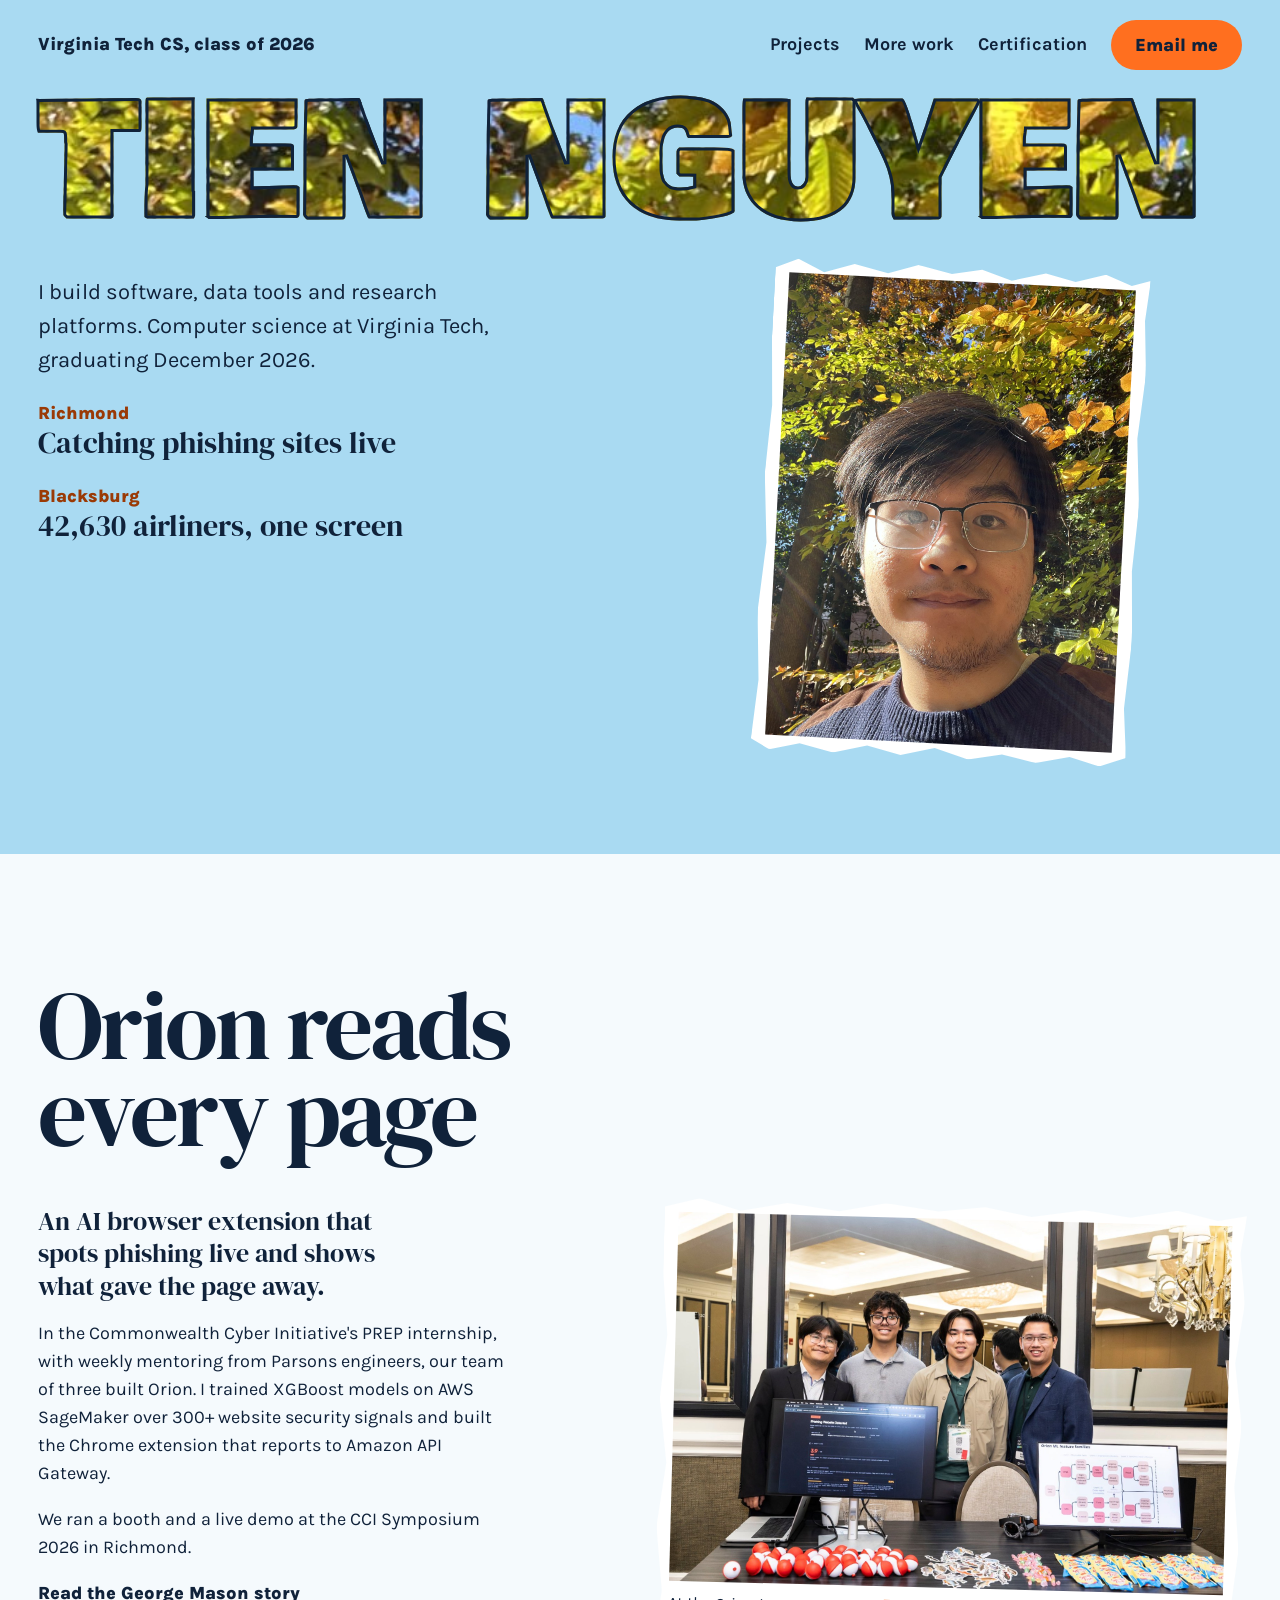
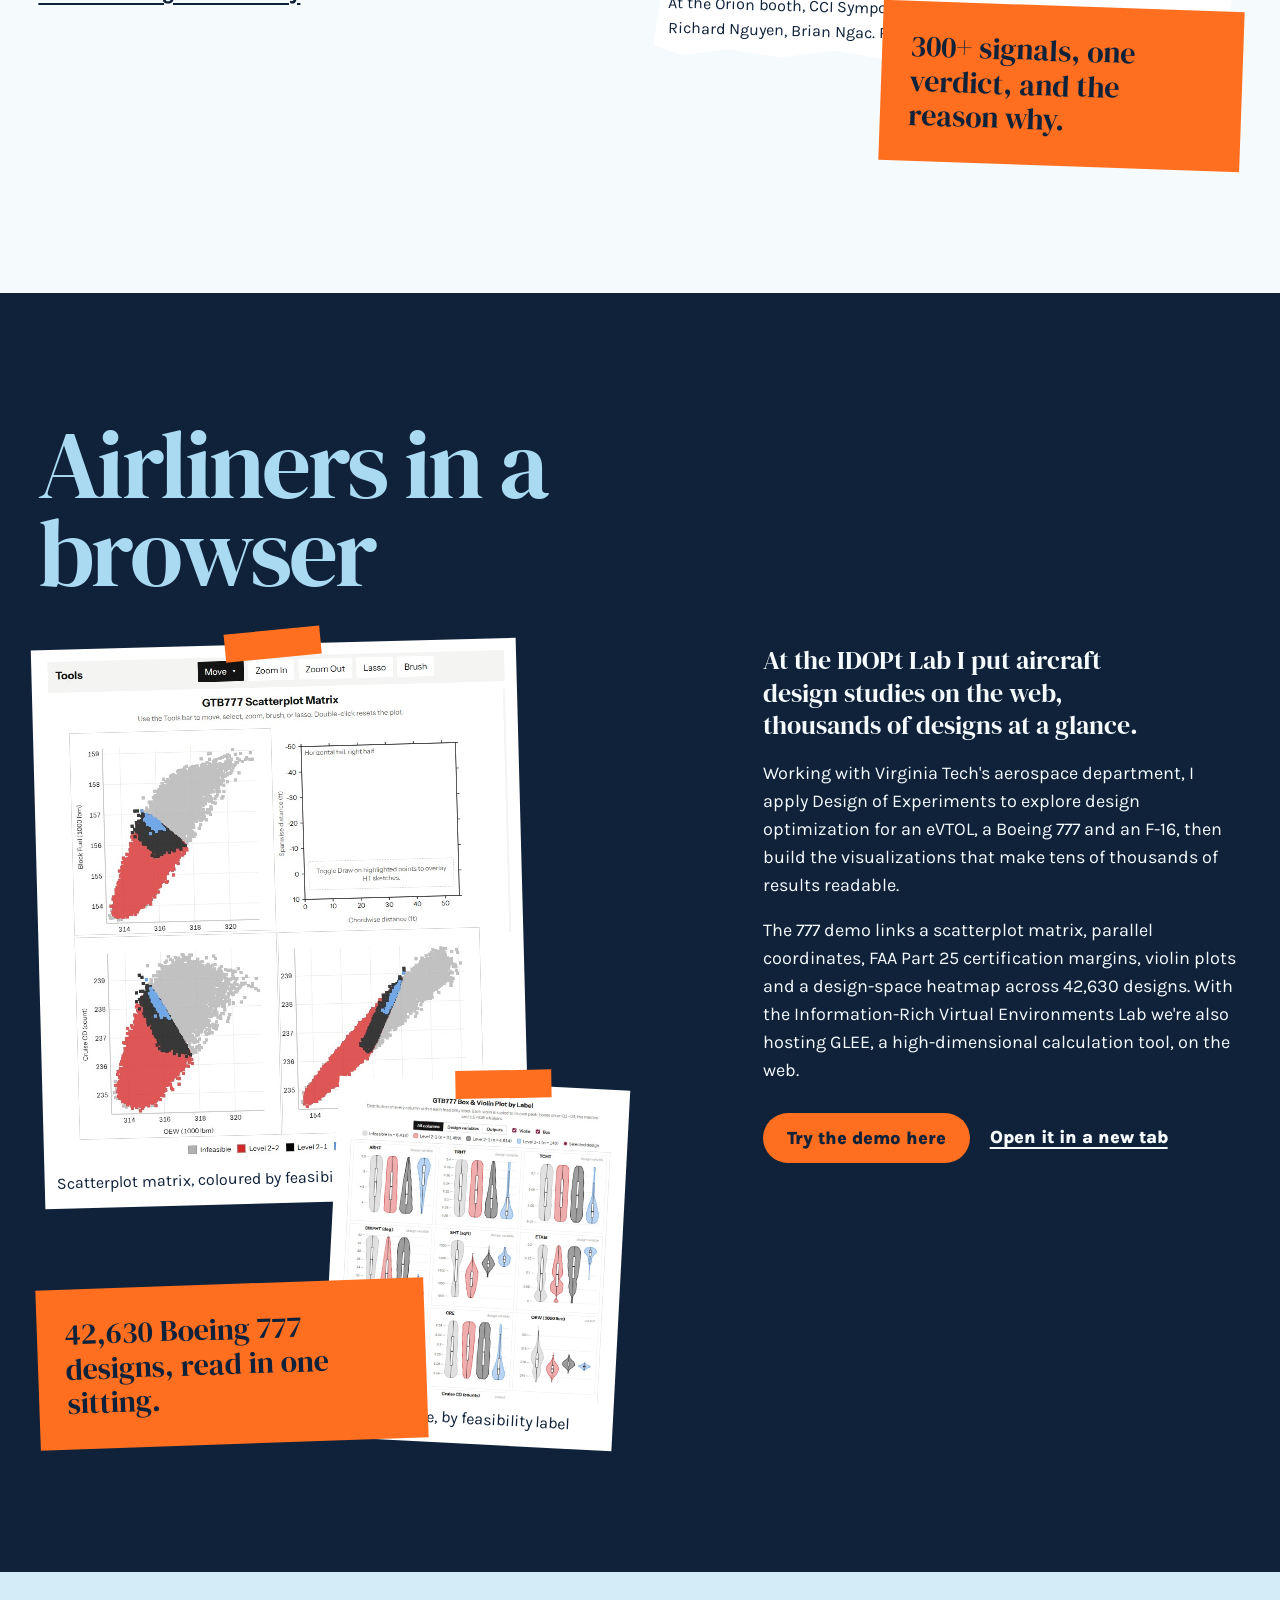
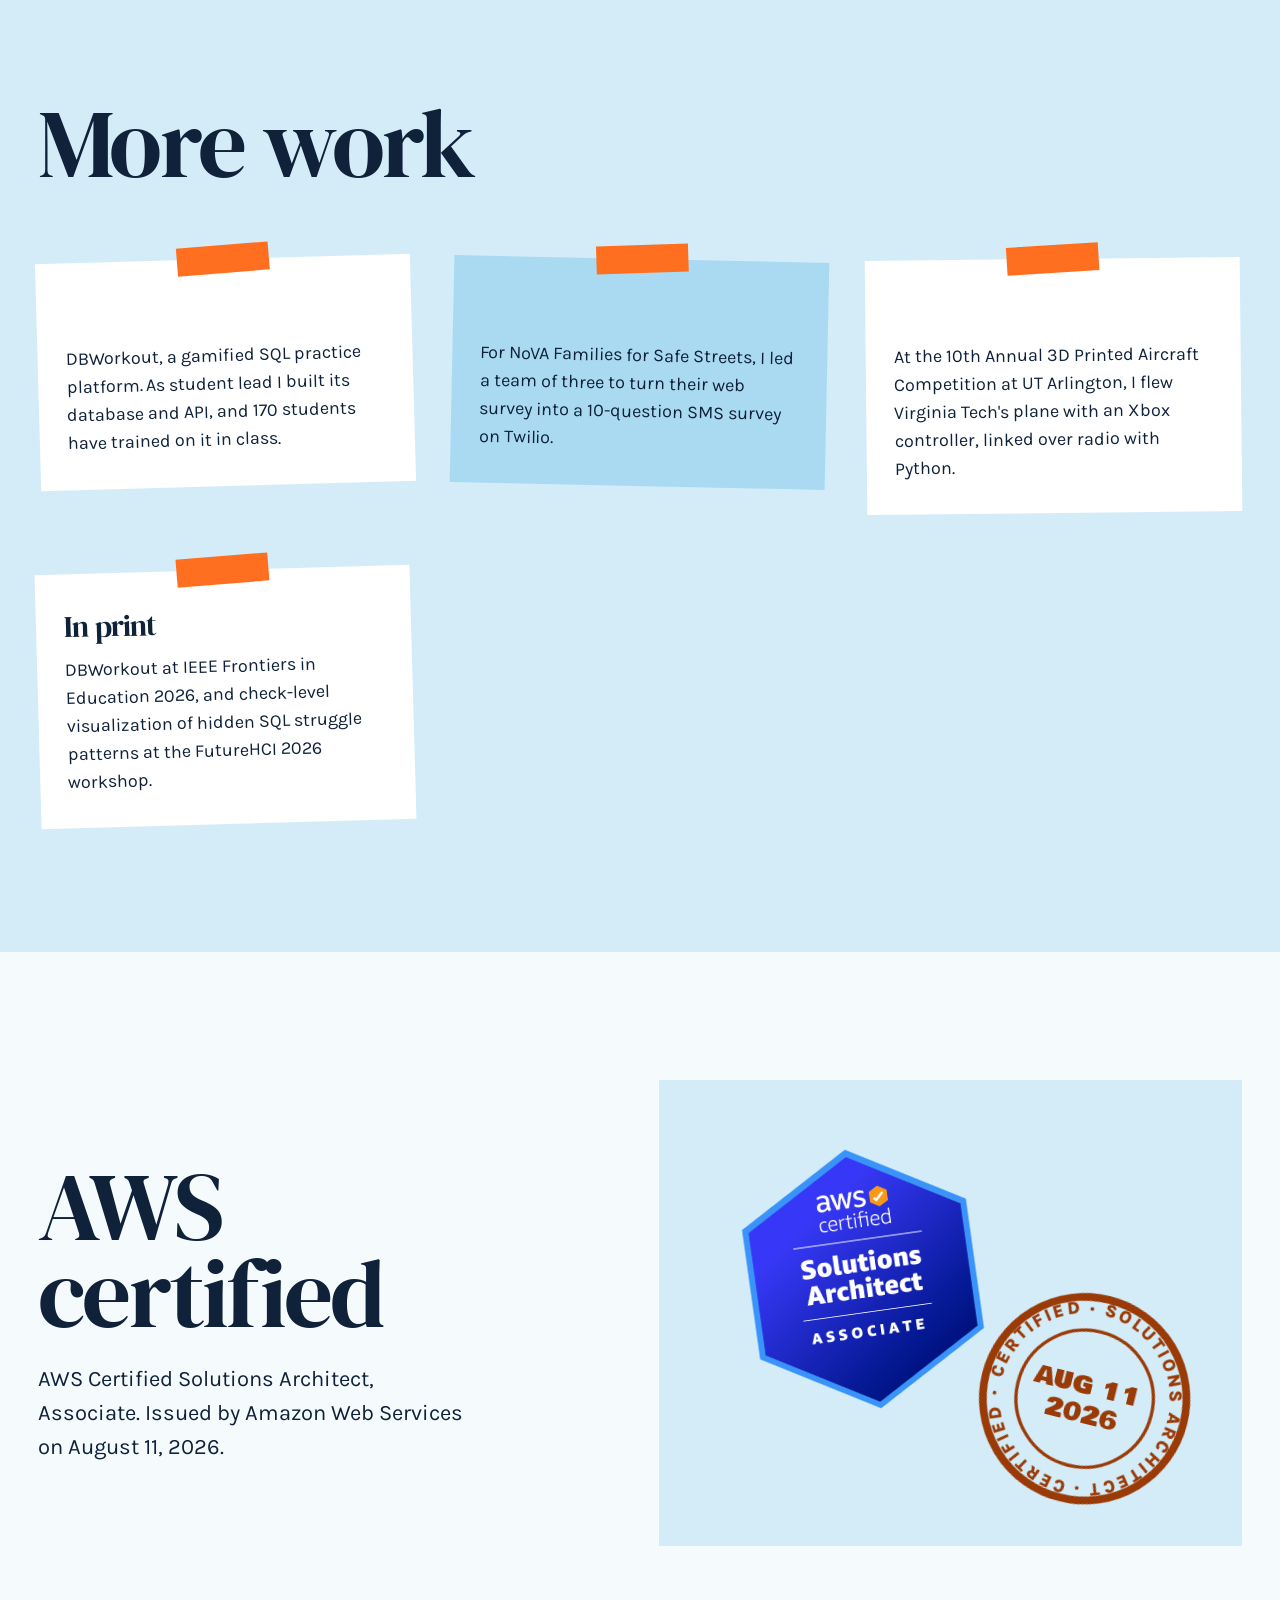
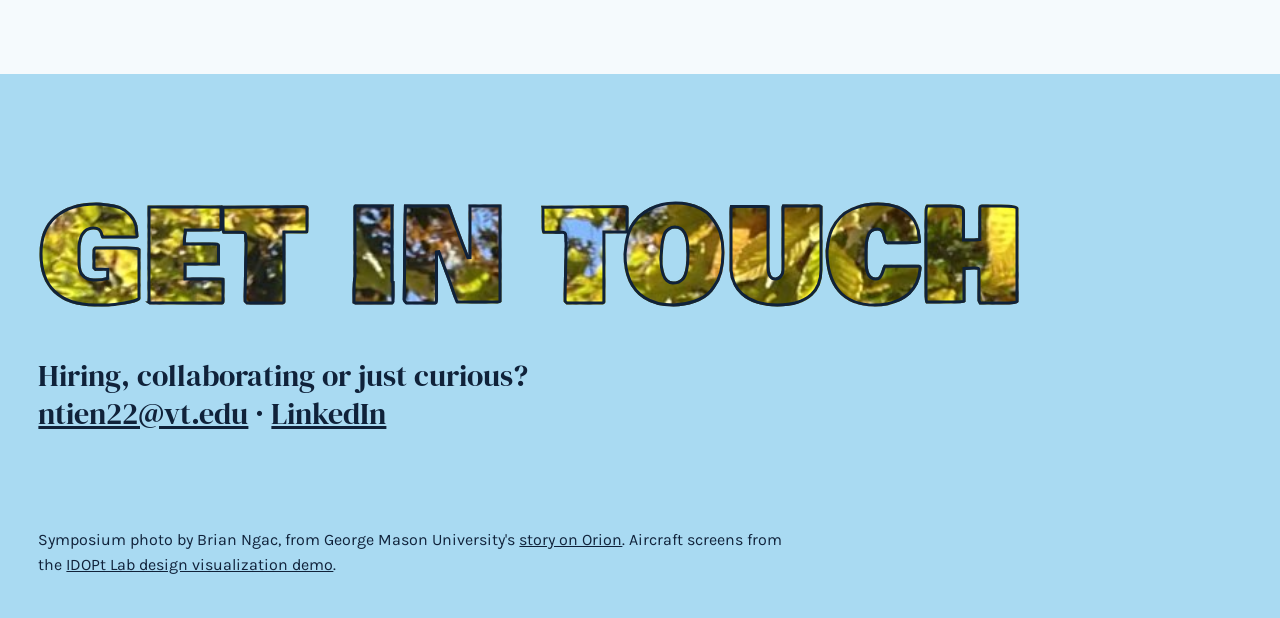
==== index.html @ a075ca9c "batman (no parents)" ====
<!doctype html>
<html lang="en">
<head>
<meta charset="utf-8">
<meta name="viewport" content="width=device-width, initial-scale=1">
<title>Tien Nguyen · Portfolio</title>
<meta name="description" content="Tien Nguyen, Virginia Tech computer science student: software, data and research projects.">
<link rel="preconnect" href="https://fonts.googleapis.com">
<link rel="preconnect" href="https://fonts.gstatic.com" crossorigin>
<link href="https://fonts.googleapis.com/css2?family=Bowlby+One&family=DM+Serif+Display&family=Karla:wght@400;700;800&display=swap" rel="stylesheet">
<link rel="stylesheet" href="style.css">
<script>document.documentElement.classList.add('js')</script>
</head>
<body>
<!--
  HOW TO SHOW A PROJECT
  Every project is a <section class="project ...">. Change one class:
    class="project feature"  → a full project section, linked from the top of the page
    class="project note"     → just its title and description, pinned on the
                               "More work" wall at the end
  data-place and data-line are what the cover shows for a feature.
  A feature should have a picture in its .art block.
-->
<header class="cover">
  <nav class="top">
    <span class="issue">Virginia Tech CS, class of 2026</span>
    <a href="#features">Projects</a>
    <a href="#notes">More work</a>
    <a href="#certification">Certification</a>
    <a class="btn" href="mailto:ntien22@vt.edu?subject=Hello%20from%20your%20portfolio">Email me</a>
  </nav>
  <h1 class="masthead" aria-label="Tien Nguyen"><span>Tien</span> <span>Nguyen</span></h1>
  <div class="lines" id="cover-lines">
    <p class="who" data-reveal>I build software, data tools and research platforms. Computer science at Virginia Tech, graduating December 2026.</p>
    <!-- cover lines for each feature are added here by main.js -->
  </div>
  <figure class="cover-photo torn" data-reveal><img src="assets/me.jpg" width="1200" height="1600" alt="Tien Nguyen outdoors under autumn leaves"></figure>
</header>

<main id="features">
  <section class="project feature" id="orion" data-place="Richmond" data-line="Catching phishing sites live">
    <h2 data-reveal>Orion reads every page</h2>
    <p class="deck" data-reveal>An AI browser extension that spots phishing live and shows what gave the page away.</p>
    <div class="body" data-reveal>
      <p>In the Commonwealth Cyber Initiative's PREP internship, with weekly mentoring from Parsons engineers, our team of three built Orion. I trained XGBoost models on AWS SageMaker over 300+ website security signals and built the Chrome extension that reports to Amazon API Gateway.</p>
      <p>We ran a booth and a live demo at the CCI Symposium 2026 in Richmond.</p>
      <p><a class="go" href="https://business.gmu.edu/news/2026-06/student-research-advances-phishing-detection-and-cybersecurity-innovation">Read the George Mason story</a></p>
    </div>
    <div class="art">
      <figure class="torn tilt-r" data-reveal><img src="assets/symposium-orion-booth.jpg" width="1600" height="1066" loading="lazy" alt="Tien Nguyen with Taylor Le, Richard Nguyen and Brian Ngac at the Orion booth, with the live phishing alert on screen"><figcaption>At the Orion booth, CCI Symposium 2026. From left: Tien Nguyen, Taylor Le, Richard Nguyen, Brian Ngac. Photo by Brian Ngac.</figcaption></figure>
      <p class="pull" data-reveal>300+ signals, one verdict, and the reason why.</p>
    </div>
  </section>

  <section class="project feature" id="idopt" data-place="Blacksburg" data-line="42,630 airliners, one screen">
    <h2 data-reveal>Airliners in a browser</h2>
    <p class="deck" data-reveal>At the IDOPt Lab I put aircraft design studies on the web, thousands of designs at a glance.</p>
    <div class="body" data-reveal>
      <p>Working with Virginia Tech's aerospace department, I apply Design of Experiments to explore design optimization for an eVTOL, a Boeing 777 and an F-16, then build the visualizations that make tens of thousands of results readable.</p>
      <p>The 777 demo links a scatterplot matrix, parallel coordinates, FAA Part 25 certification margins, violin plots and a design-space heatmap across 42,630 designs. With the Information-Rich Virtual Environments Lab we're also hosting GLEE, a high-dimensional calculation tool, on the web.</p>
      <p class="demo-actions"><button class="btn" type="button" id="try-demo">Try the demo here</button> <a class="go" href="https://advanced-design-visualization.vercel.app/demo1/" target="_blank" rel="noopener">Open it in a new tab</a></p>
    </div>
    <div class="art screens">
      <figure class="screen big" data-reveal id="demo-frame"><img src="assets/idopt/scatterplot-matrix.jpg" width="860" height="932" loading="lazy" alt="Scatterplot matrix of 777 designs: block fuel, operating empty weight and cruise drag, coloured by feasibility level"><figcaption>Scatterplot matrix, coloured by feasibility level</figcaption></figure>
      <figure class="screen small" data-reveal><img src="assets/idopt/violin-by-label.jpg" width="850" height="960" loading="lazy" alt="Box and violin plots of each design variable, split by feasibility label"><figcaption>Every variable, by feasibility label</figcaption></figure>
      <p class="pull" data-reveal>42,630 Boeing 777 designs, read in one sitting.</p>
    </div>
  </section>

  <section class="project note" id="dbworkout" data-place="Blacksburg" data-line="The SQL gym 170 students worked out in">
    <h2 data-reveal>The SQL gym</h2>
    <p class="deck" data-reveal>DBWorkout, a gamified SQL practice platform. As student lead I built its database and API, and 170 students have trained on it in class.</p>
    <div class="body" data-reveal>
      <p>I joined Virginia Tech's Human–AI Interaction and Computing Education Lab in Spring 2025 and became DBWorkout's student lead. I designed its PostgreSQL schema with SQLAlchemy, wrote authentication for 80 API endpoints with JWT and shipped Alembic migrations and Kubernetes deploys on VT's Rancher.</p>
      <p>Now I lead a 16-person team adding VT login, Canvas LTI 1.3 and accessibility. Our work was presented at FIE 2026 and the FutureHCI 2026 workshop.</p>
      <p><a class="go" href="https://dbworkout.cs.vt.edu">Visit dbworkout.cs.vt.edu</a></p>
    </div>
    <div class="art">
      <!-- add a photo or screenshot here, then switch the class to "feature" -->
      <p class="pull" data-reveal>170 students tried it in class. 90% said it helped them learn.</p>
    </div>
  </section>

  <section class="project note" id="safe-streets" data-place="Alexandria" data-line="A street-safety survey you answer by text">
    <h2 data-reveal>Safe streets, by text</h2>
    <p class="deck" data-reveal>For NoVA Families for Safe Streets, I led a team of three to turn their web survey into a 10-question SMS survey on Twilio.</p>
    <div class="body" data-reveal>
      <p>GPT-4o-mini handles timestamps and geocodes the addresses people text in, so every answer lands on a map for the group's analysis.</p>
    </div>
    <div class="art"><!-- add a photo here --></div>
  </section>

  <section class="project note" id="valkyrie" data-place="Arlington, Texas" data-line="Flying a 3D-printed plane with an Xbox controller">
    <h2 data-reveal>Team Valkyrie takes off</h2>
    <p class="deck" data-reveal>At the 10th Annual 3D Printed Aircraft Competition at UT Arlington, I flew Virginia Tech's plane with an Xbox controller, linked over radio with Python.</p>
    <div class="body" data-reveal>
      <p>I was the team's control-systems engineer and also scripted the design analysis in Altair.</p>
    </div>
    <div class="art"><!-- add a photo here --></div>
  </section>

  <section class="project note" id="papers" data-place="In print" data-line="Two papers on how students learn SQL">
    <h2 data-reveal>In print</h2>
    <p class="deck" data-reveal>DBWorkout at IEEE Frontiers in Education 2026, and check-level visualization of hidden SQL struggle patterns at the FutureHCI 2026 workshop.</p>
    <div class="body" data-reveal>
      <p><i>WIP: DBWorkout: A Gamified SQL Practice Platform to Support Formative Learning in Database Courses</i>, FIE 2026.</p>
      <p><i>When More Attempts Makes Things Worse: Check-Level Visualization for Uncovering Hidden Struggle Patterns in SQL Learning</i>, FutureHCI 2026.</p>
    </div>
    <div class="art"></div>
  </section>

  <section class="wall" id="notes">
    <h2 data-reveal>More work</h2>
    <div class="notes" id="wall"><!-- notes are pinned here by main.js --></div>
  </section>

  <section class="passport" id="certification">
    <div class="passport-text">
      <h2 data-reveal>AWS certified</h2>
      <p data-reveal>AWS Certified Solutions Architect, Associate. Issued by Amazon Web Services on August 11, 2026.</p>
    </div>
    <div class="page" role="img" aria-label="AWS Certified Solutions Architect Associate badge with a certified stamp">
      <img class="badge stamp" src="assets/aws-certified-solutions-architect-badge.png" width="600" height="600" alt="">
      <svg class="ring stamp" viewBox="0 0 200 200" aria-hidden="true">
        <circle cx="100" cy="100" r="92" fill="none" stroke="currentColor" stroke-width="7"/>
        <circle cx="100" cy="100" r="62" fill="none" stroke="currentColor" stroke-width="3"/>
        <path id="arc" d="M100,100 m-77,0 a77,77 0 1,1 154,0 a77,77 0 1,1 -154,0" fill="none"/>
        <text font-family="Karla" font-weight="800" font-size="16" fill="currentColor" letter-spacing="2"><textPath href="#arc">CERTIFIED · SOLUTIONS ARCHITECT · CERTIFIED · AWS ·</textPath></text>
        <text x="100" y="96" text-anchor="middle" font-family="Bowlby One" font-size="22" fill="currentColor">AUG 11</text>
        <text x="100" y="122" text-anchor="middle" font-family="Bowlby One" font-size="22" fill="currentColor">2026</text>
      </svg>
    </div>
  </section>
</main>

<footer id="contact">
  <h2 class="masthead small">Get in touch</h2>
  <p class="contact-line">Hiring, collaborating or just curious? <a href="mailto:ntien22@vt.edu?subject=Hello%20from%20your%20portfolio">ntien22@vt.edu</a> · <a href="https://www.linkedin.com/in/tienthnguyen/">LinkedIn</a></p>
  <p class="credits">Symposium photo by Brian Ngac, from George Mason University's <a href="https://business.gmu.edu/news/2026-06/student-research-advances-phishing-detection-and-cybersecurity-innovation">story on Orion</a>. Aircraft screens from the <a href="https://advanced-design-visualization.vercel.app/demo1/">IDOPt Lab design visualization demo</a>.</p>
</footer>
<script src="main.js" defer></script>
</body>
</html>
---- style.css ----
:root {
  --paper: #F5FAFD;
  --sky: #A9DAF2;
  --sky-2: #D3ECF8;
  --ink: #10223A;
  --orange: #FF6F1F;
  --orange-ink: #9A3A06;
  --m: clamp(16px, 3vw, 40px);
  --gap: clamp(96px, 10vw, 150px);
  --ease: cubic-bezier(.2, .7, .2, 1);
}
* { box-sizing: border-box; margin: 0; }
html { scroll-behavior: smooth; }
body { background: var(--paper); color: var(--ink); font: 400 18px/1.55 "Karla", system-ui, sans-serif; }
a { color: inherit; }
img { display: block; max-width: 100%; height: auto; }
:focus-visible { outline: 3px solid var(--orange); outline-offset: 3px; }

.btn {
  display: inline-block; background: var(--orange); color: var(--ink); border: 0; cursor: pointer;
  padding: 14px 24px; border-radius: 999px; font: 800 18px "Karla"; text-decoration: none; white-space: nowrap;
  transition: transform .2s var(--ease), background .2s;
}
.btn:hover { transform: rotate(-2deg) scale(1.04); }
.btn:active { transform: scale(.97); }
.btn:disabled { background: var(--sky); cursor: default; transform: none; }
.go { font-weight: 800; text-decoration-thickness: 2px; text-underline-offset: 4px; transition: color .2s; }
.go:hover { color: var(--orange-ink); }

/* torn-paper cut-out */
.torn {
  background: #fff; padding: 14px;
  clip-path: polygon(0 2%,6% 0,13% 2.5%,21% .5%,30% 2%,38% 0,47% 1.5%,55% .3%,63% 2.2%,72% .4%,80% 1.8%,88% 0,95% 2%,100% .8%,99% 9%,100% 20%,98.6% 33%,100% 47%,99% 60%,100% 74%,98.8% 88%,100% 98%,93% 100%,85% 98.4%,76% 100%,67% 98.6%,58% 100%,49% 98%,40% 99.8%,31% 98.2%,22% 100%,13% 98.5%,5% 100%,0 98%,1.2% 86%,0 72%,1.4% 58%,0 44%,1% 30%,0 16%);
}
.torn img { width: 100%; object-fit: cover; }
figcaption { font-size: 16px; padding-top: 10px; }

/* ---------- cover ---------- */
.cover {
  display: grid; grid-template-columns: repeat(12, 1fr); gap: 0 var(--m);
  padding: 20px var(--m) 96px; background: var(--sky); overflow: hidden;
}
.top { grid-column: 1 / -1; display: flex; gap: 24px; align-items: center; }
.top .issue { margin-right: auto; font-weight: 800; }
.top a:not(.btn) { text-decoration: none; font-weight: 700; }
.top a:not(.btn):hover { text-decoration: underline; }

/* the postcard masthead: big block letters filled with a photograph */
.masthead {
  grid-column: 1 / -1; margin-top: 24px;
  font: 400 clamp(56px, 12.2vw, 200px) / .9 "Bowlby One", sans-serif;
  text-transform: uppercase; letter-spacing: -.01em; white-space: nowrap;
  background: url(assets/me.jpg) 70% 12% / 140% auto;
  -webkit-background-clip: text; background-clip: text; color: transparent; /* taste-skill-ignore: photo-filled postcard lettering the client asked for */
  -webkit-text-stroke: 3px var(--ink); paint-order: stroke fill;
  animation: drift 26s ease-in-out infinite alternate;
}
@keyframes drift { to { background-position: 30% 30%; } }

.lines { grid-column: 1 / 7; display: flex; flex-direction: column; gap: 24px; margin-top: 40px; }
.who { font-size: 22px; max-width: 36ch; }
.line { display: block; text-decoration: none; font: 400 30px/1.12 "DM Serif Display"; max-width: 30ch; transition: transform .2s var(--ease); }
.line b { display: block; font: 800 18px/1.4 "Karla"; color: var(--orange-ink); }
.line:hover { transform: translateX(8px); }
.cover-photo { grid-column: 8 / 12; margin-top: 32px; rotate: 3deg; }
.cover-photo img { aspect-ratio: 3 / 4; }

/* ---------- feature spreads ---------- */
.project.feature {
  display: grid; grid-template-columns: repeat(12, 1fr); gap: 0 var(--m);
  padding: var(--gap) var(--m);
}
.feature h2 { grid-column: 1 / -1; font: 400 clamp(52px, 7.6vw, 120px) / .9 "DM Serif Display"; letter-spacing: -.03em; max-width: 14ch; margin-bottom: 48px; }
.feature .deck { grid-column: 1 / 6; font: 400 26px/1.25 "DM Serif Display"; max-width: 30ch; }
.feature .body { grid-column: 1 / 6; }
.feature .body p { margin-top: 18px; max-width: 60ch; }
.feature .art { grid-column: 7 / 13; grid-row: 2 / 5; }
.feature.alt { background: var(--ink); color: var(--paper); }
.feature.alt h2 { color: var(--sky); }
.feature.alt .art { grid-column: 1 / 7; }
.feature.alt .deck, .feature.alt .body { grid-column: 8 / 13; }
.feature.alt .go:hover { color: var(--sky); }
.feature .torn { color: var(--ink); }
.tilt-l { rotate: -2deg; }
.tilt-r { rotate: 1.5deg; }
.pull {
  background: var(--orange); color: var(--ink); padding: 28px;
  font: 400 30px/1.15 "DM Serif Display"; width: min(62%, 420px);
  margin: -56px 0 0 auto; position: relative; rotate: 2deg;
}

/* app screens for the IDOPt spread */
.screens { display: grid; grid-template-columns: repeat(6, 1fr); align-items: start; }
.screen { background: #fff; padding: 12px; position: relative; color: var(--ink); }
.screen::before { content: ""; position: absolute; top: -14px; left: 40%; width: 96px; height: 28px; background: var(--orange); transform: rotate(-4deg); }
.screen.big { grid-column: 1 / 6; grid-row: 1; rotate: -1.5deg; }
.screen.small { grid-column: 4 / 7; grid-row: 2; margin-top: -120px; rotate: 3deg; }
.screens .pull { grid-column: 1 / 5; grid-row: 2; align-self: end; margin: 32px 0 0; width: auto; rotate: -2deg; }
.screen.live { grid-column: 1 / -1; rotate: none; }
.screen iframe { display: block; width: 100%; height: 78svh; border: 0; background: #fff; }
.demo-actions { display: flex; gap: 20px; align-items: center; flex-wrap: wrap; margin-top: 28px !important; }

/* ---------- the wall of notes ---------- */
.wall { background: var(--sky-2); padding: var(--gap) var(--m); }
.wall h2 { font: 400 clamp(52px, 7.6vw, 120px) / .9 "DM Serif Display"; letter-spacing: -.03em; margin-bottom: 72px; }
.notes { display: grid; grid-template-columns: repeat(auto-fill, minmax(min(100%, 300px), 1fr)); gap: 56px var(--m); align-items: start; }
.project.note { background: #fff; padding: 36px 28px 32px; position: relative; transition: transform .25s var(--ease); }
.project.note::before { content: ""; position: absolute; top: -14px; left: 50%; width: 92px; height: 28px; background: var(--orange); transform: translateX(-50%) rotate(-3deg); }
.project.note:nth-child(3n+1) { transform: rotate(-1.6deg); }
.project.note:nth-child(3n+2) { transform: rotate(1.2deg); background: var(--sky); }
.project.note:nth-child(3n) { transform: rotate(-.6deg); }
.project.note:hover { transform: rotate(0) translateY(-6px); }
.note h2 { font: 400 30px/1.1 "DM Serif Display"; margin-bottom: 14px; }
.note .body, .note .art { display: none; }
.wall [hidden] { display: none; }

/* ---------- passport ---------- */
.passport { display: grid; grid-template-columns: repeat(12, 1fr); gap: var(--m); padding: var(--gap) var(--m); align-items: center; }
.passport-text { grid-column: 1 / 6; }
.passport h2 { font: 400 clamp(52px, 7.6vw, 120px) / .9 "DM Serif Display"; letter-spacing: -.03em; }
.passport-text p { margin-top: 24px; font-size: 22px; max-width: 34ch; }
.page { grid-column: 7 / 13; position: relative; aspect-ratio: 5 / 4; background: var(--sky-2); }
.page .badge { position: absolute; width: 46%; left: 12%; top: 14%; transform: rotate(-8deg); }
.page .ring { position: absolute; width: 38%; right: 8%; bottom: 8%; color: var(--orange-ink); transform: rotate(14deg); }

/* stamp: slams down when the page scrolls into view */
.js .page:not(.in) .stamp { opacity: 0; }
.page.in .badge { animation: stamp-badge .55s var(--ease) both; }
.page.in .ring { animation: stamp-ring .5s var(--ease) .45s both; }
.page.in { animation: thud .3s .3s; }
@keyframes stamp-badge { 0% { opacity: 0; transform: rotate(-20deg) scale(2.4); } 70% { opacity: 1; transform: rotate(-8deg) scale(.94); } 100% { transform: rotate(-8deg) scale(1); } }
@keyframes stamp-ring { 0% { opacity: 0; transform: rotate(30deg) scale(2.2); } 70% { opacity: 1; transform: rotate(14deg) scale(.95); } 100% { transform: rotate(14deg) scale(1); } }
@keyframes thud { 40% { transform: translateY(5px); } }

/* ---------- footer ---------- */
footer { background: var(--sky); padding: var(--gap) var(--m) 40px; }
footer .masthead { margin: 0; animation-duration: 34s; font-size: clamp(48px, 10vw, 160px); }
.contact-line { font: 400 30px/1.25 "DM Serif Display"; margin-top: 40px; max-width: 34ch; }
.credits { font-size: 16px; margin-top: 96px; max-width: 75ch; }

/* ---------- entrance motion (only when the script runs) ---------- */
.js [data-reveal] { opacity: 0; transform: translateY(28px); transition: opacity .7s var(--ease), transform .7s var(--ease); transition-delay: var(--d, 0ms); }
.js [data-reveal].in { opacity: 1; transform: none; }

@media (max-width: 900px) {
  .lines, .cover-photo,
  .feature h2, .feature .deck, .feature .body, .feature .art,
  .feature.alt .deck, .feature.alt .body, .feature.alt .art,
  .passport-text, .page { grid-column: 1 / -1; grid-row: auto; }
  .feature .art { margin-top: 48px; }
  .cover-photo { width: 78%; margin: 48px auto 0; }
  .page { margin-top: 32px; }
  .top a:not(.btn) { display: none; }
}
@media (max-width: 640px) {
  .masthead { white-space: normal; font-size: 19vw; -webkit-text-stroke-width: 2px; }
  .masthead span { display: block; }
  .feature h2, .wall h2, .passport h2 { font-size: 48px; }
  .feature .deck, .pull, .line, .contact-line { font-size: 24px; }
  .who, .passport-text p { font-size: 20px; }
  .top .issue { font-size: 16px; }
  .screens { display: block; }
  .screen.small { margin: 32px 0 0 20%; }
  .screen iframe { height: 70svh; }
}
@media (prefers-reduced-motion: reduce) {
  html { scroll-behavior: auto; }
  .masthead, .page.in, .page.in .stamp { animation: none; }
  .js [data-reveal] { opacity: 1; transform: none; transition: none; }
  .js .page:not(.in) .stamp { opacity: 1; }
}
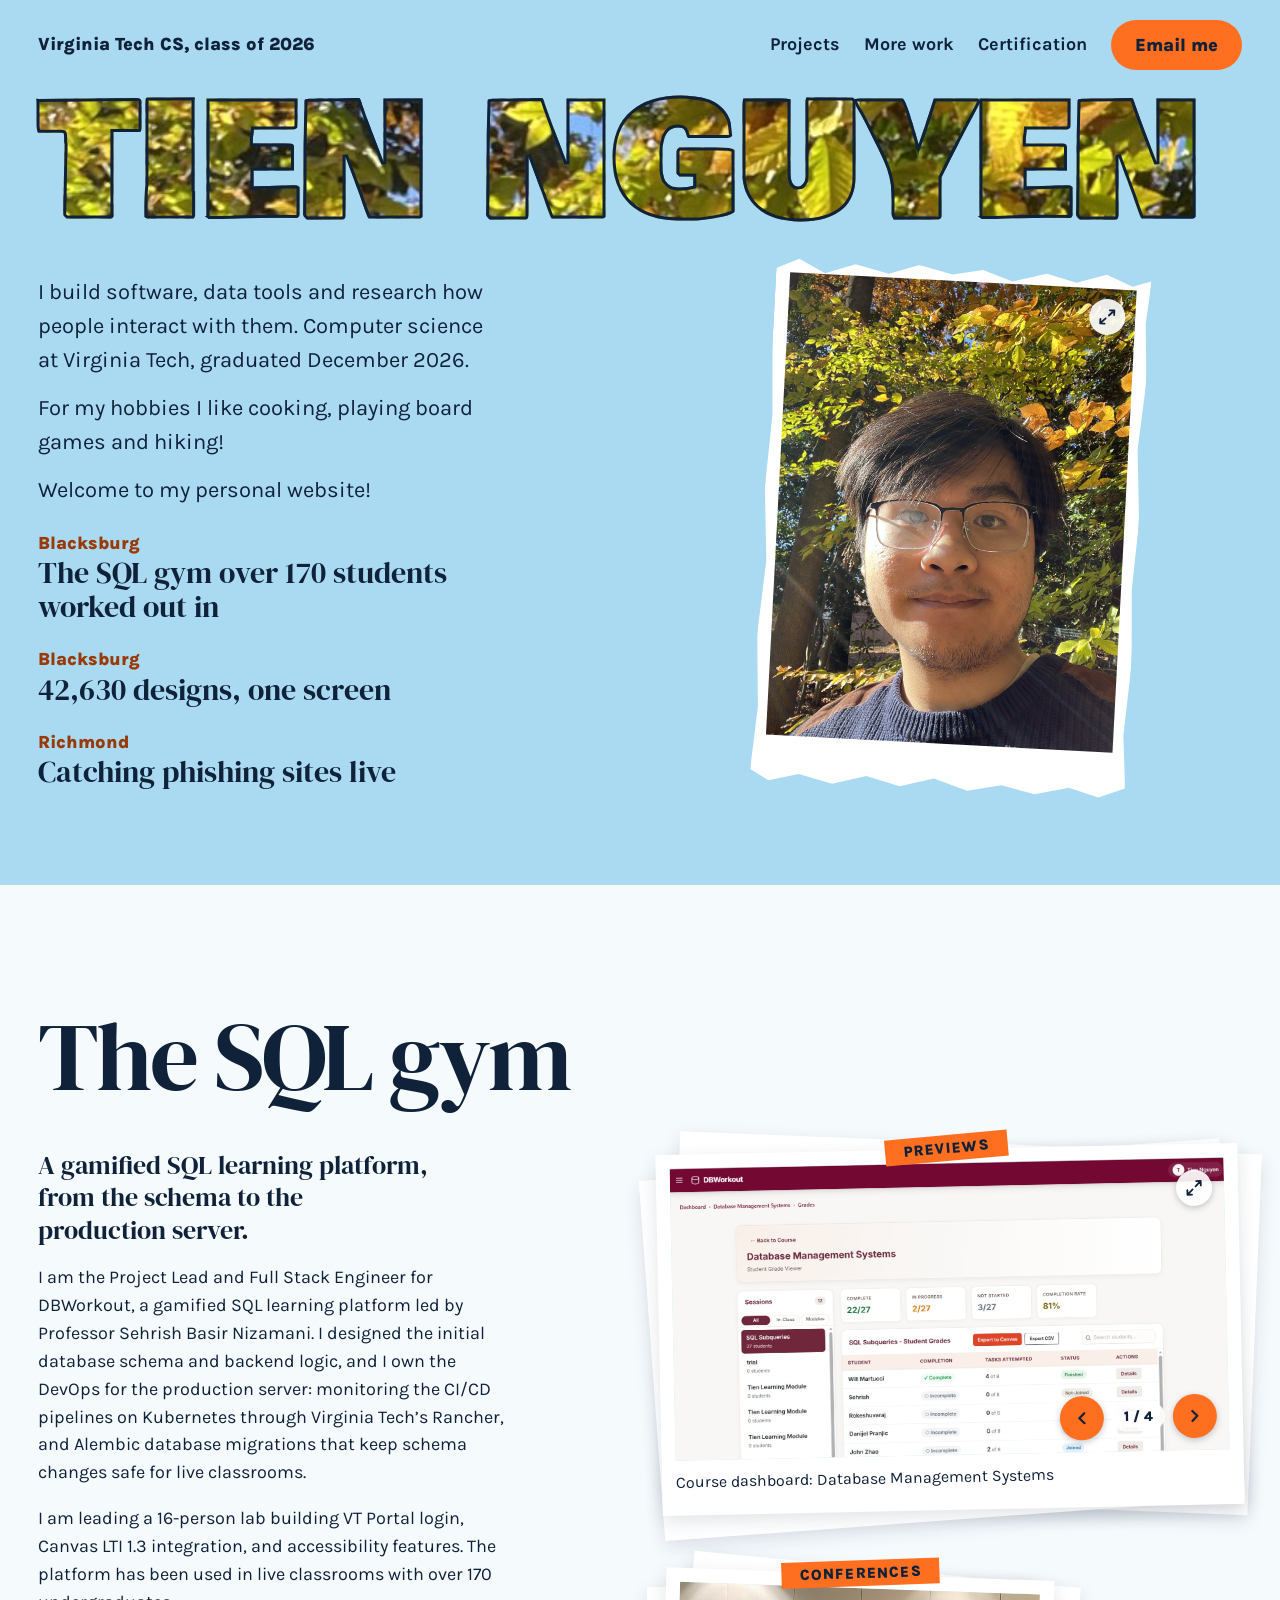
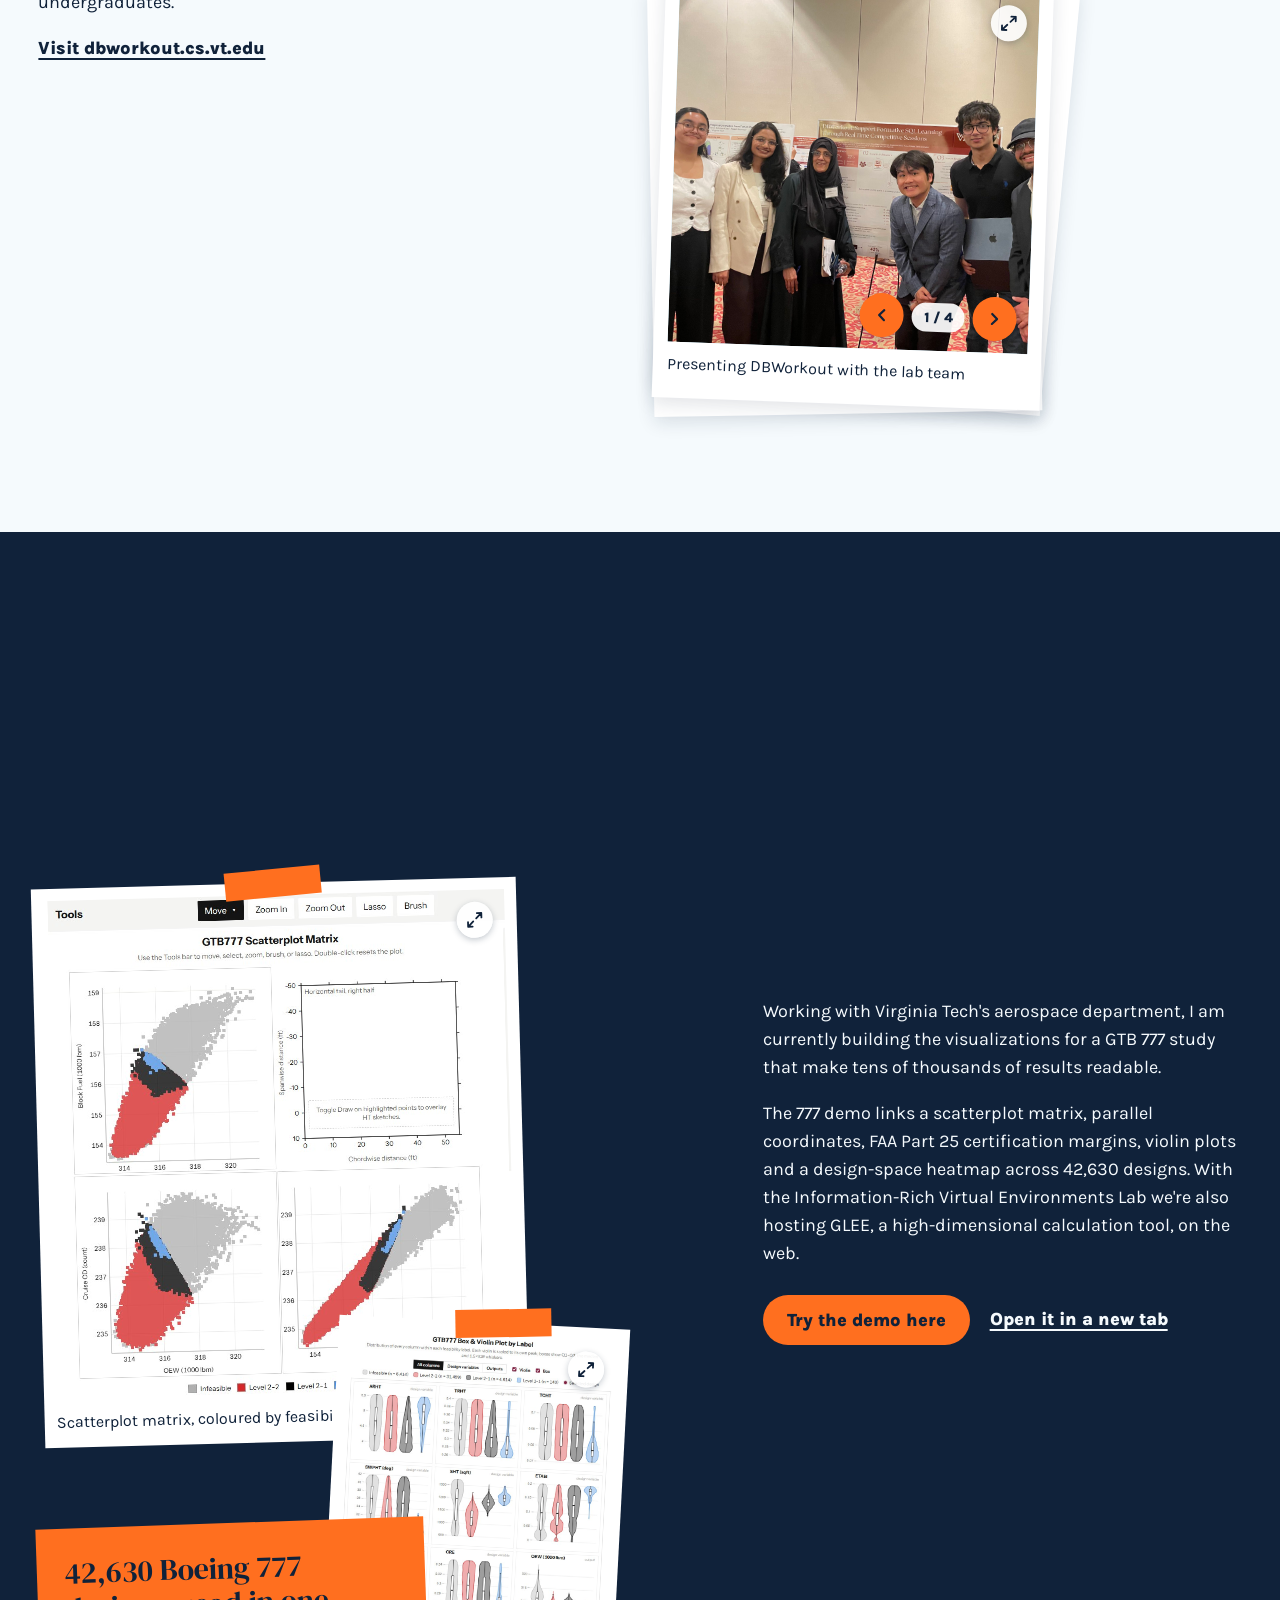
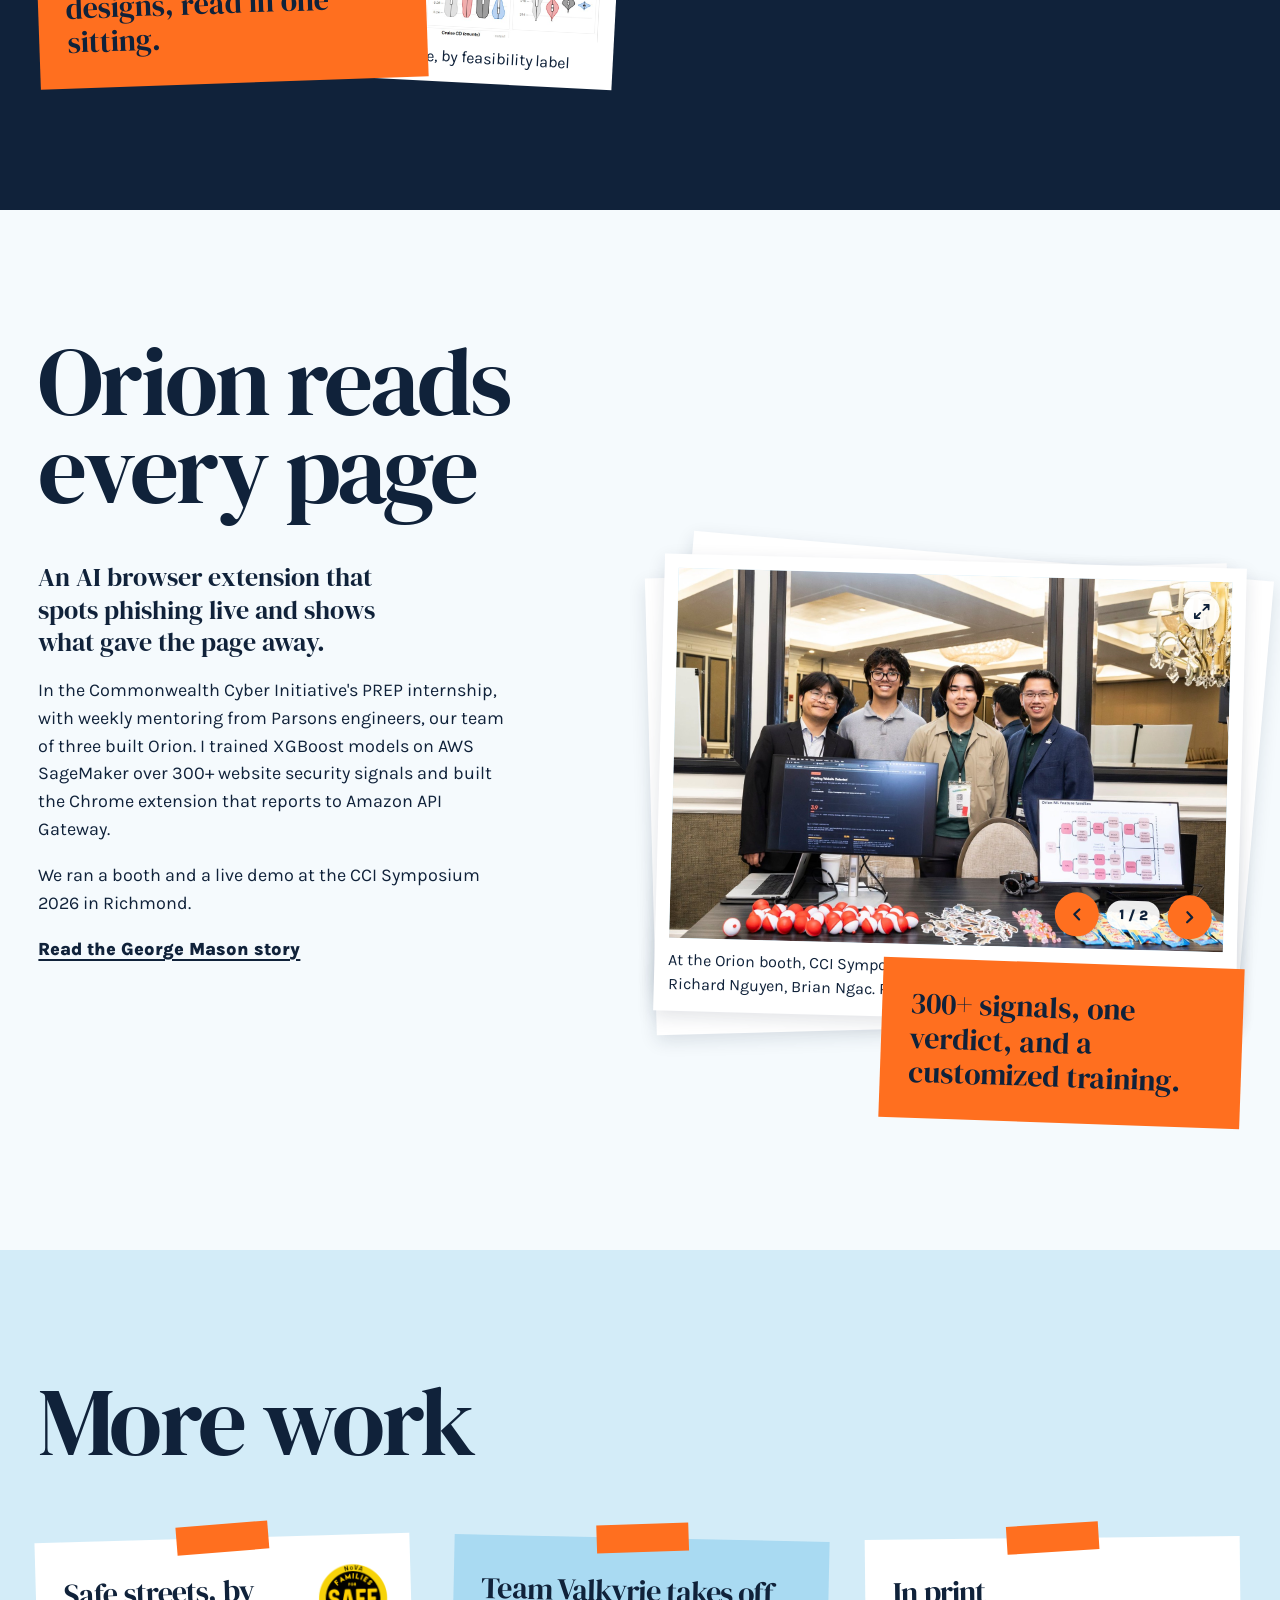
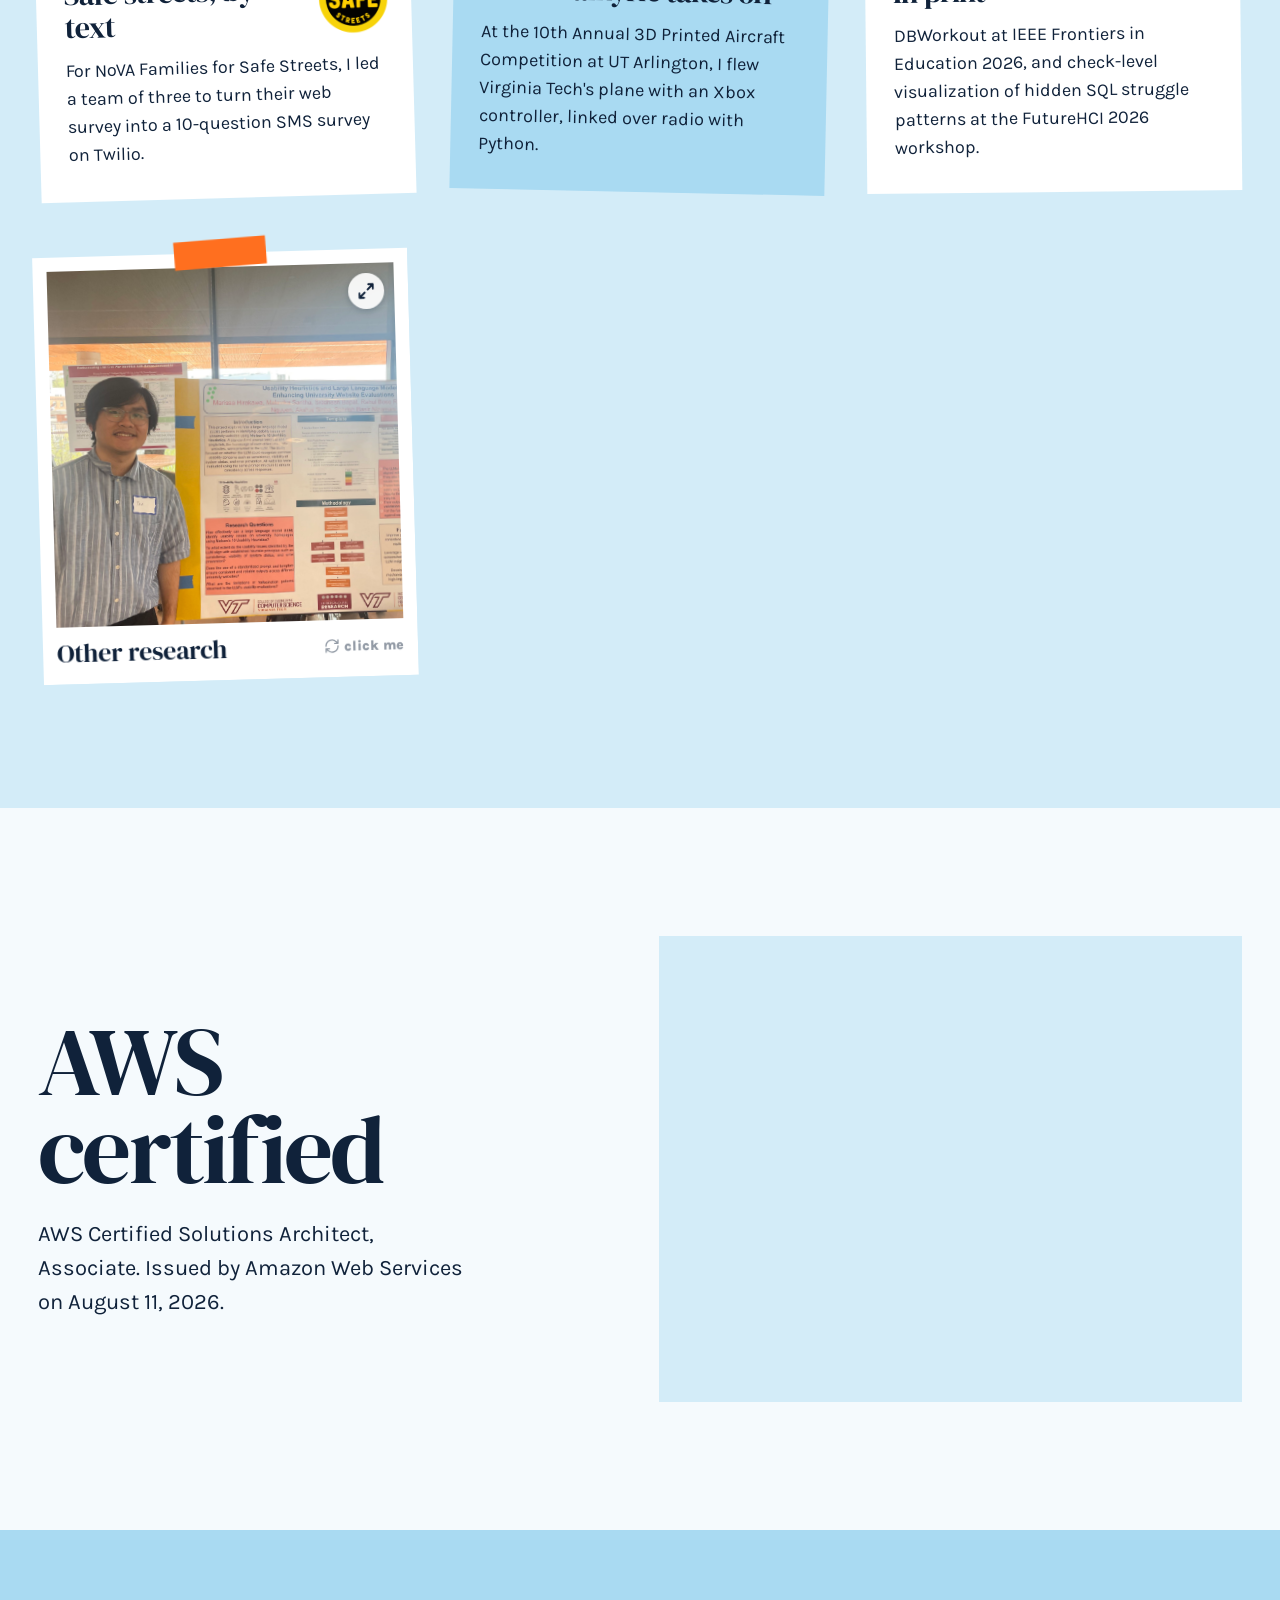
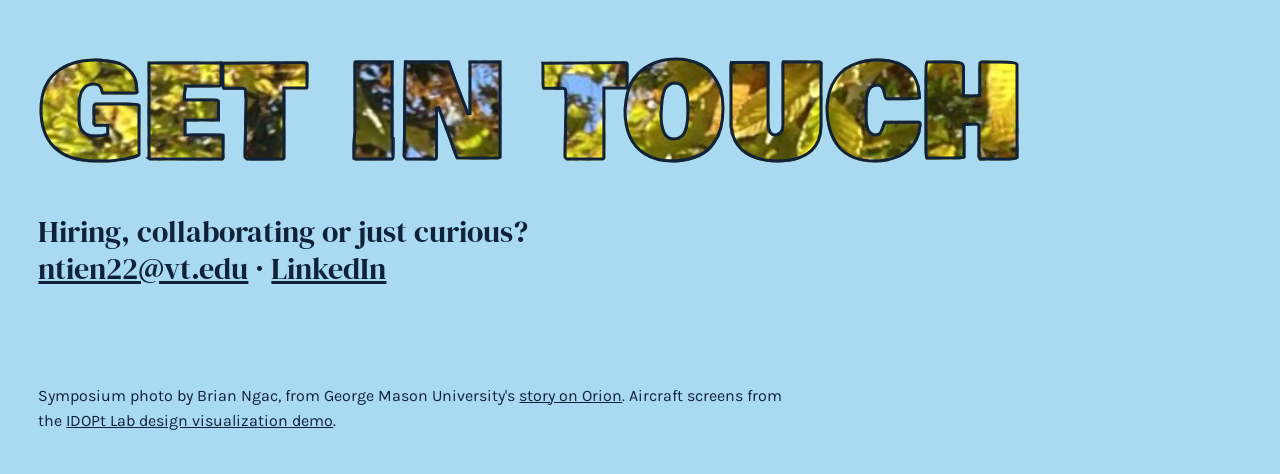
==== commit c1b41968: "update: DBWorkout - multiple picture slides - expanding image button" ====
--- a/index.html
+++ b/index.html
@@ -16,6 +16,7 @@
   HOW TO SHOW A PROJECT
   Every project is a <section class="project ...">. Change one class:
     class="project feature"  → a full project section, linked from the top of the page
+                               (add "alt" for the dark version with the picture on the left)
     class="project note"     → just its title and description, pinned on the
                                "More work" wall at the end
   data-place and data-line are what the cover shows for a feature.
@@ -31,32 +32,59 @@
   </nav>
   <h1 class="masthead" aria-label="Tien Nguyen"><span>Tien</span> <span>Nguyen</span></h1>
   <div class="lines" id="cover-lines">
-    <p class="who" data-reveal>I build software, data tools and research platforms. Computer science at Virginia Tech, graduating December 2026.</p>
+    <div class="who" data-reveal>
+      <p>I build software, data tools and research how people interact with them. Computer science at Virginia Tech, graduated December 2026.</p>
+      <p>For my hobbies I like cooking, playing board games and hiking!</p>
+      <p>Welcome to my personal website!</p>
+    </div>
     <!-- cover lines for each feature are added here by main.js -->
   </div>
   <figure class="cover-photo torn" data-reveal><img src="assets/me.jpg" width="1200" height="1600" alt="Tien Nguyen outdoors under autumn leaves"></figure>
 </header>
 
 <main id="features">
-  <section class="project feature" id="orion" data-place="Richmond" data-line="Catching phishing sites live">
-    <h2 data-reveal>Orion reads every page</h2>
-    <p class="deck" data-reveal>An AI browser extension that spots phishing live and shows what gave the page away.</p>
+  <section class="project feature" id="dbworkout" data-place="Blacksburg" data-line="The SQL gym over 170 students worked out in">
+    <h2 data-reveal>The SQL gym</h2>
+    <p class="deck" data-reveal>A gamified SQL learning platform, from the schema to the production server.</p>
     <div class="body" data-reveal>
-      <p>In the Commonwealth Cyber Initiative's PREP internship, with weekly mentoring from Parsons engineers, our team of three built Orion. I trained XGBoost models on AWS SageMaker over 300+ website security signals and built the Chrome extension that reports to Amazon API Gateway.</p>
-      <p>We ran a booth and a live demo at the CCI Symposium 2026 in Richmond.</p>
-      <p><a class="go" href="https://business.gmu.edu/news/2026-06/student-research-advances-phishing-detection-and-cybersecurity-innovation">Read the George Mason story</a></p>
+      <p>I am the Project Lead and Full Stack Engineer for DBWorkout, a gamified SQL learning platform led by Professor Sehrish Basir Nizamani. I designed the initial database schema and backend logic, and I own the DevOps for the production server: monitoring the CI/CD pipelines on Kubernetes through Virginia Tech’s Rancher, and Alembic database migrations that keep schema changes safe for live classrooms.</p>
+      <p>I am leading a 16-person lab building VT Portal login, Canvas LTI 1.3 integration, and accessibility features. The platform has been used in live classrooms with over 170 undergraduates.</p>
+      <p><a class="go" href="https://dbworkout.cs.vt.edu">Visit dbworkout.cs.vt.edu</a></p>
     </div>
-    <div class="art">
-      <figure class="torn tilt-r" data-reveal><img src="assets/symposium-orion-booth.jpg" width="1600" height="1066" loading="lazy" alt="Tien Nguyen with Taylor Le, Richard Nguyen and Brian Ngac at the Orion booth, with the live phishing alert on screen"><figcaption>At the Orion booth, CCI Symposium 2026. From left: Tien Nguyen, Taylor Le, Richard Nguyen, Brian Ngac. Photo by Brian Ngac.</figcaption></figure>
-      <p class="pull" data-reveal>300+ signals, one verdict, and the reason why.</p>
+    <div class="art stacks">
+      <div class="stack previews" data-stack data-reveal role="group" aria-label="DBWorkout previews" style="--ratio: 19 / 10">
+        <span class="tape" aria-hidden="true">Previews</span>
+        <div class="paper">
+          <div class="shots">
+            <img class="on" src="assets/dbworkout/preview-course-dashboard.jpg" width="1600" height="845" loading="lazy" alt="DBWorkout course dashboard for Database Management Systems, with student progress by subquery set" data-caption="Course dashboard: Database Management Systems">
+            <img src="assets/dbworkout/preview-question-bank.jpg" width="1600" height="837" loading="lazy" alt="DBWorkout instructor panel showing the question bank" data-caption="Instructor panel: the question bank">
+            <img src="assets/dbworkout/preview-schema-overview.jpg" width="1600" height="831" loading="lazy" alt="DBWorkout schema overview dialog with table diagram and column notes" data-caption="Schema overview for a practice set">
+            <img src="assets/dbworkout/preview-workout.jpg" width="1600" height="843" loading="lazy" alt="A DBWorkout exercise: task description, sample tables and a SQL editor" data-caption="A workout: write the query, run it, check it">
+          </div>
+          <p class="cap" aria-live="polite">Course dashboard: Database Management Systems</p>
+        </div>
+      </div>
+      <div class="stack conferences" data-stack data-reveal role="group" aria-label="DBWorkout at conferences" style="--ratio: 1 / 1">
+        <span class="tape" aria-hidden="true">Conferences</span>
+        <div class="paper">
+          <div class="shots">
+            <img class="on" src="assets/dbworkout/conference-1.jpg" loading="lazy" alt="Tien Nguyen with the DBWorkout lab team at a conference" data-caption="Presenting DBWorkout with the lab team">
+            <img src="assets/dbworkout/conference-2.jpg" loading="lazy" alt="Tien Nguyen holding a tablet beside the DBWorkout poster" data-caption="Walking visitors through the poster">
+            <img src="assets/dbworkout/conference-3.jpg" loading="lazy" alt="Two presenters beside the DBWorkout poster" data-caption="Poster session">
+            <img src="assets/dbworkout/conference-4.jpg" loading="lazy" alt="Tien Nguyen and a teammate in front of the DBWorkout poster" data-caption="At the DBWorkout poster">
+          </div>
+          <p class="cap" aria-live="polite">Presenting DBWorkout with the lab team</p>
+        </div>
+      </div>
+      <p class="pull" data-reveal>170 students tried it in class. 90% said it helped them learn.</p>
     </div>
   </section>
 
-  <section class="project feature" id="idopt" data-place="Blacksburg" data-line="42,630 airliners, one screen">
-    <h2 data-reveal>Airliners in a browser</h2>
+  <section class="project feature alt" id="idopt" data-place="Blacksburg" data-line="42,630 designs, one screen">
+    <h2 data-reveal>Engineering tool in a browser</h2>
     <p class="deck" data-reveal>At the IDOPt Lab I put aircraft design studies on the web, thousands of designs at a glance.</p>
     <div class="body" data-reveal>
-      <p>Working with Virginia Tech's aerospace department, I apply Design of Experiments to explore design optimization for an eVTOL, a Boeing 777 and an F-16, then build the visualizations that make tens of thousands of results readable.</p>
+      <p>Working with Virginia Tech's aerospace department, I am currently building the visualizations for a GTB 777 study that make tens of thousands of results readable.</p>
       <p>The 777 demo links a scatterplot matrix, parallel coordinates, FAA Part 25 certification margins, violin plots and a design-space heatmap across 42,630 designs. With the Information-Rich Virtual Environments Lab we're also hosting GLEE, a high-dimensional calculation tool, on the web.</p>
       <p class="demo-actions"><button class="btn" type="button" id="try-demo">Try the demo here</button> <a class="go" href="https://advanced-design-visualization.vercel.app/demo1/" target="_blank" rel="noopener">Open it in a new tab</a></p>
     </div>
@@ -67,21 +95,31 @@
     </div>
   </section>
 
-  <section class="project note" id="dbworkout" data-place="Blacksburg" data-line="The SQL gym 170 students worked out in">
-    <h2 data-reveal>The SQL gym</h2>
-    <p class="deck" data-reveal>DBWorkout, a gamified SQL practice platform. As student lead I built its database and API, and 170 students have trained on it in class.</p>
+  <section class="project feature" id="orion" data-place="Richmond" data-line="Catching phishing sites live">
+    <h2 data-reveal>Orion reads every page</h2>
+    <p class="deck" data-reveal>An AI browser extension that spots phishing live and shows what gave the page away.</p>
     <div class="body" data-reveal>
-      <p>I joined Virginia Tech's Human–AI Interaction and Computing Education Lab in Spring 2025 and became DBWorkout's student lead. I designed its PostgreSQL schema with SQLAlchemy, wrote authentication for 80 API endpoints with JWT and shipped Alembic migrations and Kubernetes deploys on VT's Rancher.</p>
-      <p>Now I lead a 16-person team adding VT login, Canvas LTI 1.3 and accessibility. Our work was presented at FIE 2026 and the FutureHCI 2026 workshop.</p>
-      <p><a class="go" href="https://dbworkout.cs.vt.edu">Visit dbworkout.cs.vt.edu</a></p>
+      <p>In the Commonwealth Cyber Initiative's PREP internship, with weekly mentoring from Parsons engineers, our team of three built Orion. I trained XGBoost models on AWS SageMaker over 300+ website security signals and built the Chrome extension that reports to Amazon API Gateway.</p>
+      <p>We ran a booth and a live demo at the CCI Symposium 2026 in Richmond.</p>
+      <p><a class="go" href="https://business.gmu.edu/news/2026-06/student-research-advances-phishing-detection-and-cybersecurity-innovation">Read the George Mason story</a></p>
     </div>
     <div class="art">
-      <!-- add a photo or screenshot here, then switch the class to "feature" -->
-      <p class="pull" data-reveal>170 students tried it in class. 90% said it helped them learn.</p>
+      <!-- PHOTO STACK: add an <img> inside .shots to add a slide; data-caption is shown under it -->
+      <div class="stack tilt-r" data-stack data-reveal role="group" aria-label="Orion photos" style="--ratio: 3 / 2">
+        <div class="paper">
+          <div class="shots">
+            <img class="on" src="assets/symposium-orion-booth.jpg" width="1600" height="1066" loading="lazy" alt="Tien Nguyen with Taylor Le, Richard Nguyen and Brian Ngac at the Orion booth, with the live phishing alert on screen" data-caption="At the Orion booth, CCI Symposium 2026. From left: Tien Nguyen, Taylor Le, Richard Nguyen, Brian Ngac. Photo by Brian Ngac.">
+            <img src="assets/orion-demo.jpg" loading="lazy" alt="Tien Nguyen demonstrating Orion to a professor" data-caption="Demonstrating Orion to a professor at the CCI Symposium 2026.">
+          </div>
+          <p class="cap" aria-live="polite">At the Orion booth, CCI Symposium 2026. From left: Tien Nguyen, Taylor Le, Richard Nguyen, Brian Ngac. Photo by Brian Ngac.</p>
+        </div>
+      </div>
+      <p class="pull" data-reveal>300+ signals, one verdict, and a customized training.</p>
     </div>
   </section>
 
   <section class="project note" id="safe-streets" data-place="Alexandria" data-line="A street-safety survey you answer by text">
+    <img class="thumb" src="assets/nova-safe-streets-logo.png" width="150" height="150" alt="NoVA Families for Safe Streets logo">
     <h2 data-reveal>Safe streets, by text</h2>
     <p class="deck" data-reveal>For NoVA Families for Safe Streets, I led a team of three to turn their web survey into a 10-question SMS survey on Twilio.</p>
     <div class="body" data-reveal>
@@ -107,6 +145,22 @@
       <p><i>When More Attempts Makes Things Worse: Check-Level Visualization for Uncovering Hidden Struggle Patterns in SQL Learning</i>, FutureHCI 2026.</p>
     </div>
     <div class="art"></div>
+  </section>
+
+  <!-- FLIP NOTE: a taped photo on the wall; clicking flips it to the description on the back -->
+  <section class="project note flip" id="llm-usability">
+    <div class="flip-card">
+      <div class="face front">
+        <img src="assets/llm-usability-poster.jpg" loading="lazy" alt="Tien Nguyen beside the research poster on LLM usability evaluation">
+        <p class="front-title"><span>Other research</span>
+          <span class="hint" aria-hidden="true"><svg width="16" height="16" viewBox="0 0 24 24" fill="none"><path d="M3 12a9 9 0 0 1 15.5-6.2L21 8M21 3v5h-5M21 12a9 9 0 0 1-15.5 6.2L3 16M3 21v-5h5" stroke="currentColor" stroke-width="2" stroke-linecap="round" stroke-linejoin="round"/></svg>click me</span></p>
+      </div>
+      <div class="face back">
+        <h2>Can an LLM spot usability issues?</h2>
+        <p>This project explores how a large language model (LLM) performs in identifying usability issues on university websites using Nielsen’s 10 Usability Heuristics. A standardized prompt template and a single link, the homepage of each of ten university websites, were provided to the LLM. The study focused on whether the LLM could recognize common usability concerns such as consistency, visibility of system status, and error prevention. All websites were evaluated using the same prompt structure to ensure consistency across responses.</p>
+      </div>
+    </div>
+    <button class="flip-hit" type="button" aria-pressed="false" aria-label="Flip the card to read about the LLM usability research"></button>
   </section>
 
   <section class="wall" id="notes">
--- a/style.css
+++ b/style.css
@@ -59,6 +59,7 @@
 
 .lines { grid-column: 1 / 7; display: flex; flex-direction: column; gap: 24px; margin-top: 40px; }
 .who { font-size: 22px; max-width: 36ch; }
+.who p + p { margin-top: 14px; }
 .line { display: block; text-decoration: none; font: 400 30px/1.12 "DM Serif Display"; max-width: 30ch; transition: transform .2s var(--ease); }
 .line b { display: block; font: 800 18px/1.4 "Karla"; color: var(--orange-ink); }
 .line:hover { transform: translateX(8px); }
@@ -100,6 +101,42 @@
 .screen iframe { display: block; width: 100%; height: 78svh; border: 0; background: #fff; }
 .demo-actions { display: flex; gap: 20px; align-items: center; flex-wrap: wrap; margin-top: 28px !important; }
 
+/* taped photo stack: one slide on top, paper sheets behind, arrows on the photo */
+.stack { position: relative; color: var(--ink); }
+.stack::before, .stack::after { content: ""; position: absolute; inset: 0; background: #fff; box-shadow: 0 6px 18px rgb(16 34 58 / .12); }
+.stack::before { rotate: 3.5deg; translate: 14px -6px; }
+.stack::after { rotate: -3deg; translate: -8px 10px; }
+.stack .paper { position: relative; z-index: 1; background: #fff; padding: 14px; box-shadow: 0 6px 18px rgb(16 34 58 / .12); }
+.shots { position: relative; aspect-ratio: var(--ratio, 3 / 2); overflow: hidden; background: var(--sky-2); }
+.shots img { position: absolute; inset: 0; width: 100%; height: 100%; object-fit: cover; object-position: 50% 30%; opacity: 0; visibility: hidden; transition: opacity .35s, visibility 0s .35s; }
+.shots img.on { opacity: 1; visibility: visible; transition: opacity .35s; }
+.cap { font-size: 16px; padding-top: 10px; min-height: 2.6em; }
+.stack-nav { position: absolute; right: 12px; bottom: 12px; z-index: 2; display: flex; gap: 8px; align-items: center; }
+.stack-nav button { width: 44px; height: 44px; border: 0; border-radius: 50%; background: var(--orange); color: var(--ink); cursor: pointer; display: grid; place-items: center; box-shadow: 0 2px 6px rgb(16 34 58 / .25); transition: transform .2s var(--ease); }
+.stack-nav button:hover { transform: scale(1.08); }
+.stack-nav button:active { transform: scale(.94); }
+.stack-nav .count { background: rgb(255 255 255 / .92); padding: 6px 12px; border-radius: 999px; font: 800 14px "Karla"; }
+.tape { position: absolute; z-index: 3; top: -14px; left: 50%; translate: -50% 0; rotate: -4deg; background: var(--orange); padding: 4px 18px; font: 800 15px "Karla"; letter-spacing: .08em; text-transform: uppercase; }
+
+/* expand button (top right of every photo) and the full-size view it opens */
+.cover-photo, .face.front { position: relative; }
+.expand { position: absolute; top: 24px; right: 24px; z-index: 4; width: 36px; height: 36px; border: 0; border-radius: 50%; display: grid; place-items: center; background: rgb(255 255 255 / .9); color: var(--ink); cursor: zoom-in; box-shadow: 0 2px 6px rgb(16 34 58 / .25); transition: transform .2s var(--ease); }
+.shots .expand { top: 12px; right: 12px; }
+.expand:hover { transform: scale(1.1); }
+.flip.flipped .expand { display: none; }
+.lightbox { margin: auto; border: 0; padding: 14px; background: #fff; color: var(--ink); max-width: 94vw; overflow: visible; }
+.lightbox::backdrop { background: rgb(16 34 58 / .85); }
+.lightbox img { max-width: 100%; max-height: 80vh; width: auto; margin: auto; }
+.lightbox p { font-size: 16px; padding-top: 10px; max-width: 70ch; }
+.lightbox .close { position: absolute; top: -18px; right: -18px; width: 40px; height: 40px; border: 0; border-radius: 50%; background: var(--orange); color: var(--ink); font: 800 26px/1 "Karla"; cursor: pointer; }
+
+/* DBWorkout: previews on top, conferences tucked under, the pull note beside */
+.stacks { display: grid; grid-template-columns: repeat(6, 1fr); align-items: start; }
+.stacks .previews { grid-column: 1 / -1; rotate: -1.2deg; }
+.stacks .conferences { grid-column: 1 / 5; grid-row: 2; margin-top: 64px; rotate: 2deg; }
+/* the note sits right of the conference stack so its arrows stay clear */
+.stacks .pull { grid-column: 5 / 7; grid-row: 2; align-self: end; width: auto; margin: 0 calc(8px - var(--m)) -24px 20px; font-size: 24px; z-index: 2; }
+
 /* ---------- the wall of notes ---------- */
 .wall { background: var(--sky-2); padding: var(--gap) var(--m); }
 .wall h2 { font: 400 clamp(52px, 7.6vw, 120px) / .9 "DM Serif Display"; letter-spacing: -.03em; margin-bottom: 72px; }
@@ -112,7 +149,23 @@
 .project.note:hover { transform: rotate(0) translateY(-6px); }
 .note h2 { font: 400 30px/1.1 "DM Serif Display"; margin-bottom: 14px; }
 .note .body, .note .art { display: none; }
+.note .thumb { float: right; width: 72px; margin: -8px -6px 8px 12px; }
 .wall [hidden] { display: none; }
+
+/* flip note: photo on the front, the description on the back */
+.project.note.flip { padding: 0; background: none; perspective: 1400px; }
+.note.flip::before { z-index: 2; }
+.flip-card { display: grid; transform-style: preserve-3d; transition: transform .7s var(--ease); }
+.flip.flipped .flip-card { transform: rotateY(180deg); }
+.face { grid-area: 1 / 1; backface-visibility: hidden; -webkit-backface-visibility: hidden; background: #fff; }
+.face.front { padding: 14px 14px 16px; display: flex; flex-direction: column; }
+.face.front img { width: 100%; flex: 1; min-height: 240px; object-fit: cover; object-position: 30% 50%; background: var(--sky-2); }
+.front-title { display: flex; align-items: center; justify-content: space-between; gap: 8px; padding-top: 12px; font: 400 26px/1.1 "DM Serif Display"; }
+.hint { display: inline-flex; align-items: center; gap: 4px; font: 800 14px "Karla"; opacity: .45; white-space: nowrap; transition: opacity .2s; }
+.flip:hover .hint { opacity: .8; }
+.face.back { transform: rotateY(180deg); background: var(--sky); padding: 36px 28px 28px; }
+.face.back p { font-size: 15px; line-height: 1.45; }
+.flip-hit { position: absolute; inset: 0; z-index: 3; width: 100%; border: 0; background: none; cursor: pointer; }
 
 /* ---------- passport ---------- */
 .passport { display: grid; grid-template-columns: repeat(12, 1fr); gap: var(--m); padding: var(--gap) var(--m); align-items: center; }
@@ -159,13 +212,16 @@
   .feature .deck, .pull, .line, .contact-line { font-size: 24px; }
   .who, .passport-text p { font-size: 20px; }
   .top .issue { font-size: 16px; }
-  .screens { display: block; }
+  .screens, .stacks { display: block; }
+  .stacks .conferences { width: 88%; }
+  .stacks .pull { margin: 40px 0 0 auto; width: min(80%, 420px); }
   .screen.small { margin: 32px 0 0 20%; }
   .screen iframe { height: 70svh; }
 }
 @media (prefers-reduced-motion: reduce) {
   html { scroll-behavior: auto; }
   .masthead, .page.in, .page.in .stamp { animation: none; }
+  .flip-card, .shots img { transition: none; }
   .js [data-reveal] { opacity: 1; transform: none; transition: none; }
   .js .page:not(.in) .stamp { opacity: 1; }
 }
